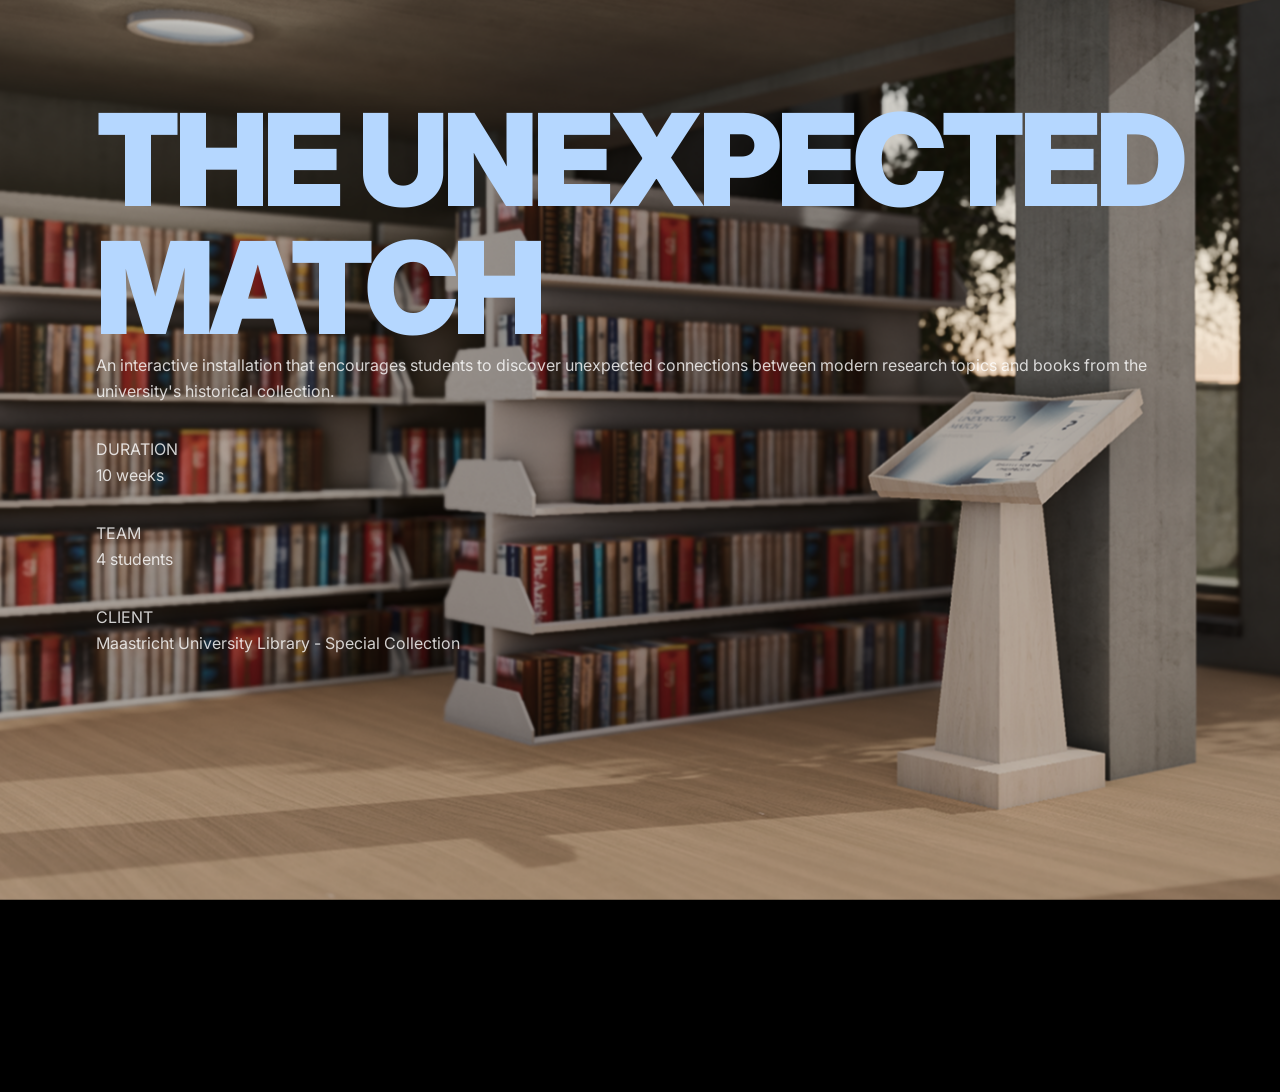
==== theUnexpectedMatch.html @ b114eabf "Add files via upload" ====
<!DOCTYPE html>
<html lang="en">

<head>
    <meta charset="UTF-8">
    <meta name="viewport" content="width=device-width, initial-scale=1.0">
    <link rel="stylesheet" href="css/reset.css">
    <link rel="stylesheet" href="css/style.css">
    <link rel="preconnect" href="https://fonts.googleapis.com">
    <link rel="preconnect" href="https://fonts.gstatic.com" crossorigin>
    <link
        href="https://fonts.googleapis.com/css2?family=Inter:ital,opsz,wght@0,14..32,100..900;1,14..32,100..900&display=swap"
        rel="stylesheet">
    <title>The Unexpected Match</title>
</head>

<body>
    <main>
        <div class="projectHero">
            <h1>THE UNEXPECTED MATCH</h1>
            <p>An interactive installation that encourages students to discover unexpected connections between modern
                research topics and books from the university's historical collection.</p>
            <img src="assets/img/mockUpTUM.png" alt="the unexpected match" class="projectHeroImg">
            <div class="projectHeroInfo">
                <p>DURATION<br>10 weeks</p>
                <p>TEAM<br>4 students</p>
                <p>CLIENT<br>Maastricht University Library - Special Collection</p>
            </div>
        </div>
    </main>

</body>

</html>
---- css/style.css ----
/* Custom styles */

/* Colors */
:root {
    --color-primarytext: #ffffff;
    --color-secondarytext: #B5D7FF;
    --color-accenttext: #BD0828;
    --color-background: #000000;
}

/* Typography */

h3,
h4,
h5,
h6,
p {
    opacity: 0.8;
}

h1 {
    font-family: 'Inter';
    font-size: 128px;
    font-style: normal;
    font-weight: 900;
    line-height: 128px;
    letter-spacing: -5px;

    color: var(--color-secondarytext);
}

h2 {
    font-family: Georgia;
    font-size: 112px;
    font-style: italic;
    font-weight: 400;
    line-height: 72px;

    color: var(--color-secondarytext);
}

h3 {
    font-family: 'Inter';
    font-size: 112px;
    font-style: normal;
    font-weight: 900;
    line-height: 128px;
    letter-spacing: -5px;

    color: var(--color-primarytext);
}

h4 {
    font-family: 'Inter';
    font-size: 96px;
    font-style: normal;
    font-weight: 900;
    line-height: 128px;
    letter-spacing: -5px;

    color: var(--color-primarytext);
}

h5 {
    font-family: 'Inter';
    font-size: 72px;
    font-style: normal;
    font-weight: 900;
    line-height: 72px;
    letter-spacing: -5px;

    color: var(--color-primarytext);
}

h6 {
    font-family: 'Inter';
    font-size: 12px;
    font-style: normal;
    font-weight: 400;
    line-height: 16px;
    letter-spacing: 3.6px;

    color: var(--color-primarytext);
}

p {
    font-family: 'Inter';
    font-size: 16px;
    font-style: normal;
    font-weight: 400;
    line-height: 26px;

    color: var(--color-primarytext);

    margin-bottom: 32px;
}

a {
    font-family: 'Inter';
    font-size: 40px;
    font-style: normal;
    font-weight: 900;
    line-height: 38px;
    letter-spacing: -2px;

    color: var(--color-accenttext);
}

ul {
    font-family: 'Inter';
    font-size: 18px;
    font-style: normal;
    font-weight: 900;
    line-height: 26px;
    opacity: 0.6;

    color: var(--color-accenttext);

    display: flex;
    flex-wrap: wrap;
    margin-bottom: 32px;
}

li:not(:last-child)::after {
    content: " /";
    margin-right: 8px;
}

/* Overall */

body {
    background: var(--color-background);
}

@media (hover: hover) and (pointer: fine) {
    body {
        cursor: none;
    }

    body * {
        cursor: none !important;
    }
}

.custom-cursor {
    position: fixed;
    top: 0;
    left: 0;
    width: 36px;
    height: 36px;
    pointer-events: none;
    z-index: 9999;
    opacity: 0;
    transform: translate(-50%, -50%) rotate(45deg);
    transform-origin: center;
    transition: opacity 120ms ease;
}

.custom-cursor.is-visible {
    opacity: 1;
}

main {
    display: flex;
    flex-direction: column;
    max-width: 1440px;
    padding-left: 96px;
    padding-right: 96px;
    margin: 0 auto;
}

.background1 {
    position: absolute;
    top: 0;
    left: 0;
    width: 100%;
    z-index: -10;
    opacity: 0;
    transition: opacity 900ms ease;
}

body.is-loaded .background1 {
    opacity: 1;
}

@media (prefers-reduced-motion: reduce) {
    .background1 {
        opacity: 1;
        transition: none;
    }
}

.radialGradientTop {
    position: relative;
    top: -200px;
    width: 100%;
}

.radialGradientBottom {
    position: relative;
    top: -405px;
    transform: scaleY(-1);
    width: 100%;
}

.fadeGradient {
    position: relative;
    top: -1105px;
    left: 0;
    width: 100%;
    height: 700px;
    background: linear-gradient(to bottom, rgba(0, 0, 0, 0) 0%, var(--color-background) 100%);
    z-index: 0;
}

/* Hero */

.hero {
    height: 100vh;
    padding-top: 96px;
    min-height: 700px;
}

.hero p {
    width: 418px;
    margin-top: 16px;
}

.hero h6 {
    margin-bottom: 32px;
}

.heroTitle h3 {
    color: var(--color-accenttext);
    position: relative;
    top: -32px;
    z-index: 5;
    opacity: 1;
    letter-spacing: -7px;
}

.heroTitle h2 {
    position: relative;
    left: -64px;
    z-index: 10;
}

/* Introduction */

.intro {
    height: 100vh;
    padding-top: 96px;
    padding-bottom: 96px;
    display: flex;
    flex-direction: row;
    min-height: 700px;
}

.intro .leftIntro {
    width: 50%;
    padding-right: 96px;
    box-sizing: border-box;
}

.intro .rightIntro {
    padding-left: 96px;
    width: 50%;
    box-sizing: border-box;
}

.imgIntroBox {
    width: fit-content;
    height: 700px;
    overflow: hidden;
}

.imgIntroContent {
    width: 100%;
    height: 100%;
    object-fit: cover;
    object-position: center;
    filter: grayscale(100%);
}

.intro h2 {
    position: relative;
    top: -40px;
    left: -252px;
    z-index: 10;
    width: fit-content;
    white-space: nowrap;
}

.intro .noMargin {
    margin: 0;
}

/* Projects */

.projects {
    height: 100vh;
    padding-top: 96px;
    padding-bottom: 96px;
    min-height: 700px;
}

.projectItems {
    display: flex;
    gap: 64px;
}

.projectItem {
    flex: 1;
    min-width: 0;
    position: relative;
}

.projectItem::before {
    content: "";
    position: absolute;
    top: 0;
    left: 0;
    width: 100%;
    aspect-ratio: 1/1;
    background: var(--color-secondarytext);
    opacity: 0;
    transform: translateX(0);
    transition: transform 0.3s ease, opacity 0.3s ease;
    pointer-events: none;
}

.projectImg {
    position: relative;
    z-index: 1;
    display: block;
    width: 100%;
    aspect-ratio: 1/1;
    object-fit: cover;
    object-position: center;
    margin-bottom: 16px;
    transition: transform 0.3s ease;
}

.projectItem:hover::before {
    opacity: 1;
    transform: translateX(-10px);
}

.projectItem:hover .projectImg {
    transform: skewX(-6deg) translateX(6px);
    cursor: crosshair;
}

/* archive */

.archive {
    padding-bottom: 96px;
}

.archiveRows {
    display: flex;
    gap: 96px;
}

.archiveRow {
    display: flex;
    flex-direction: column;
    gap: 16px;
}

.archiveItem {
    width: 100%;
}

.archive img {
    width: 100%;
    object-position: center;
}

/* projects */

.projectHero {
    position: relative;
    overflow: visible;
    height: 100vh;
    width: 100%;
    padding-top: 96px;
    padding-bottom: 96px;
    min-height: 700px;
}

.projectHero>* {
    position: relative;
    z-index: 1;
}

.projectHeroImg {
    position: absolute;
    top: 0;
    left: 50%;
    transform: translateX(-50%);
    width: 100vw;
    height: 100vh;
    z-index: 0;
    object-fit: cover;
    object-position: center;
}
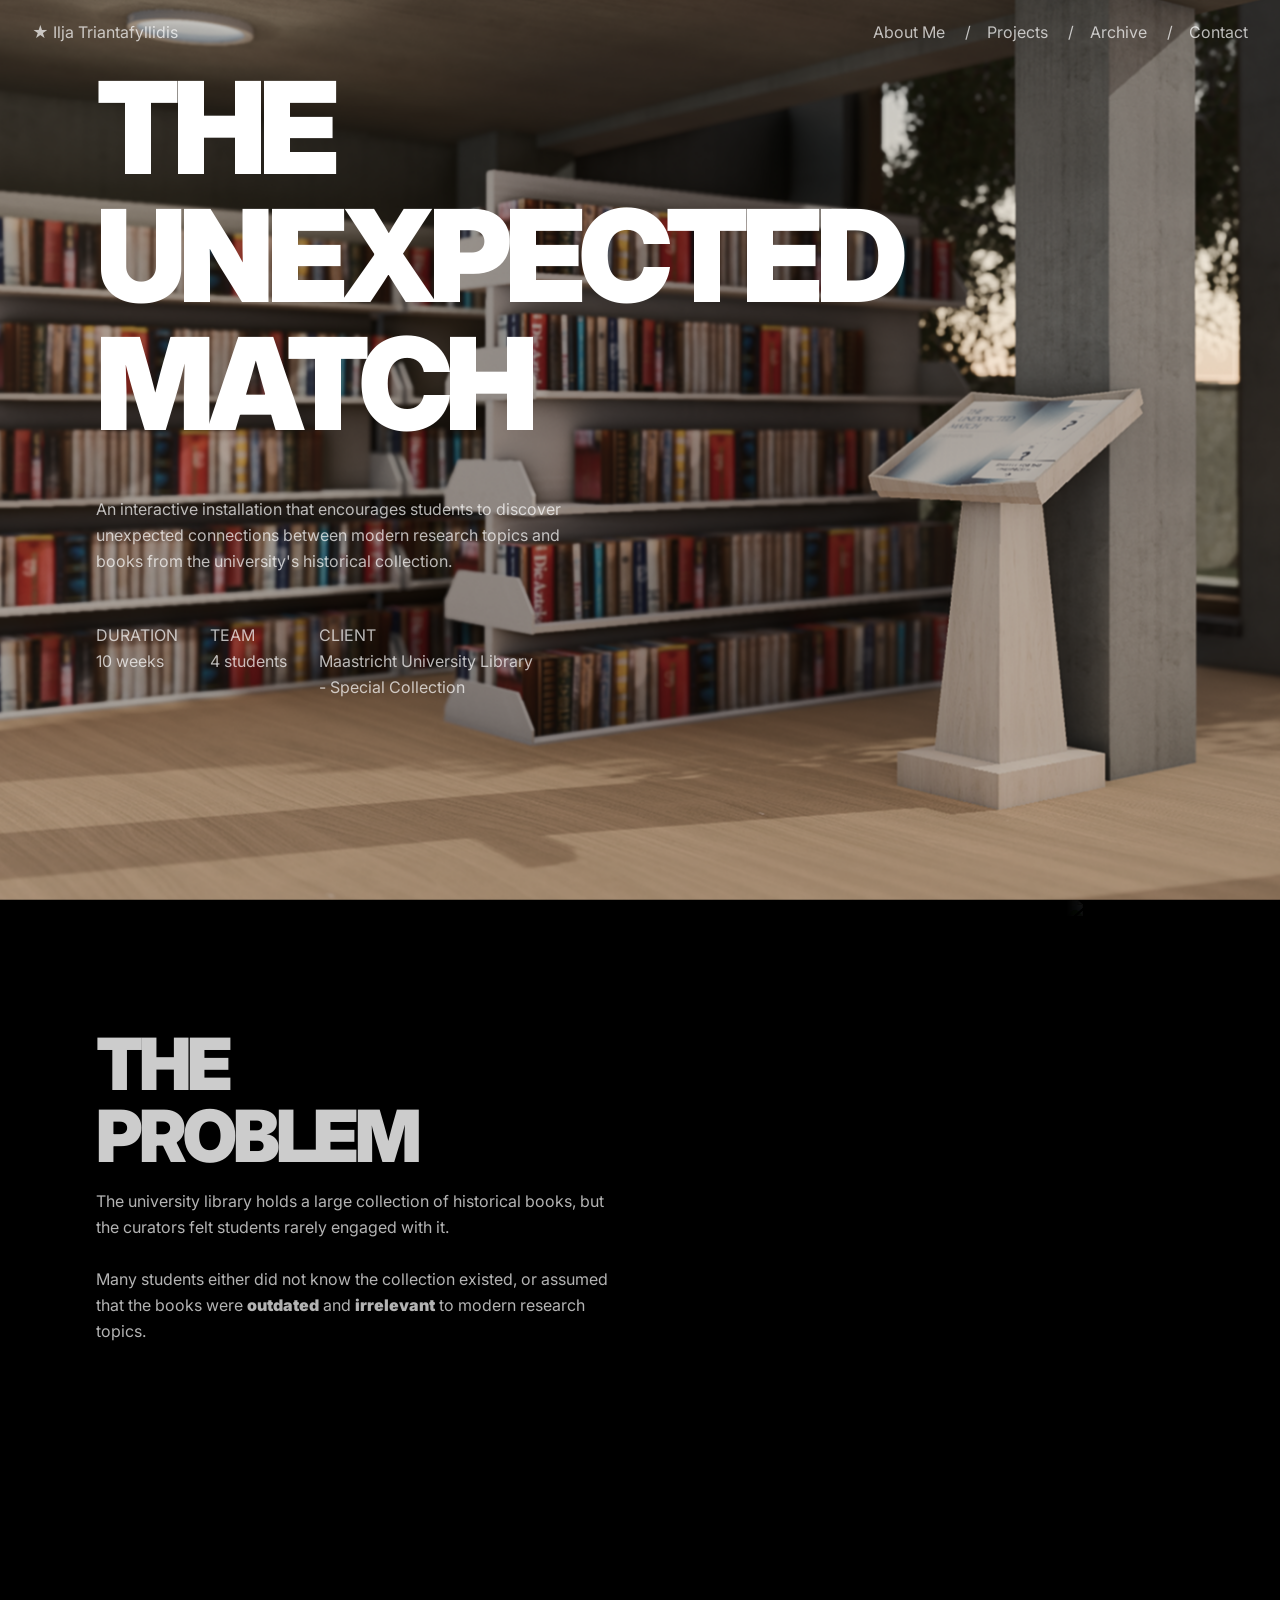
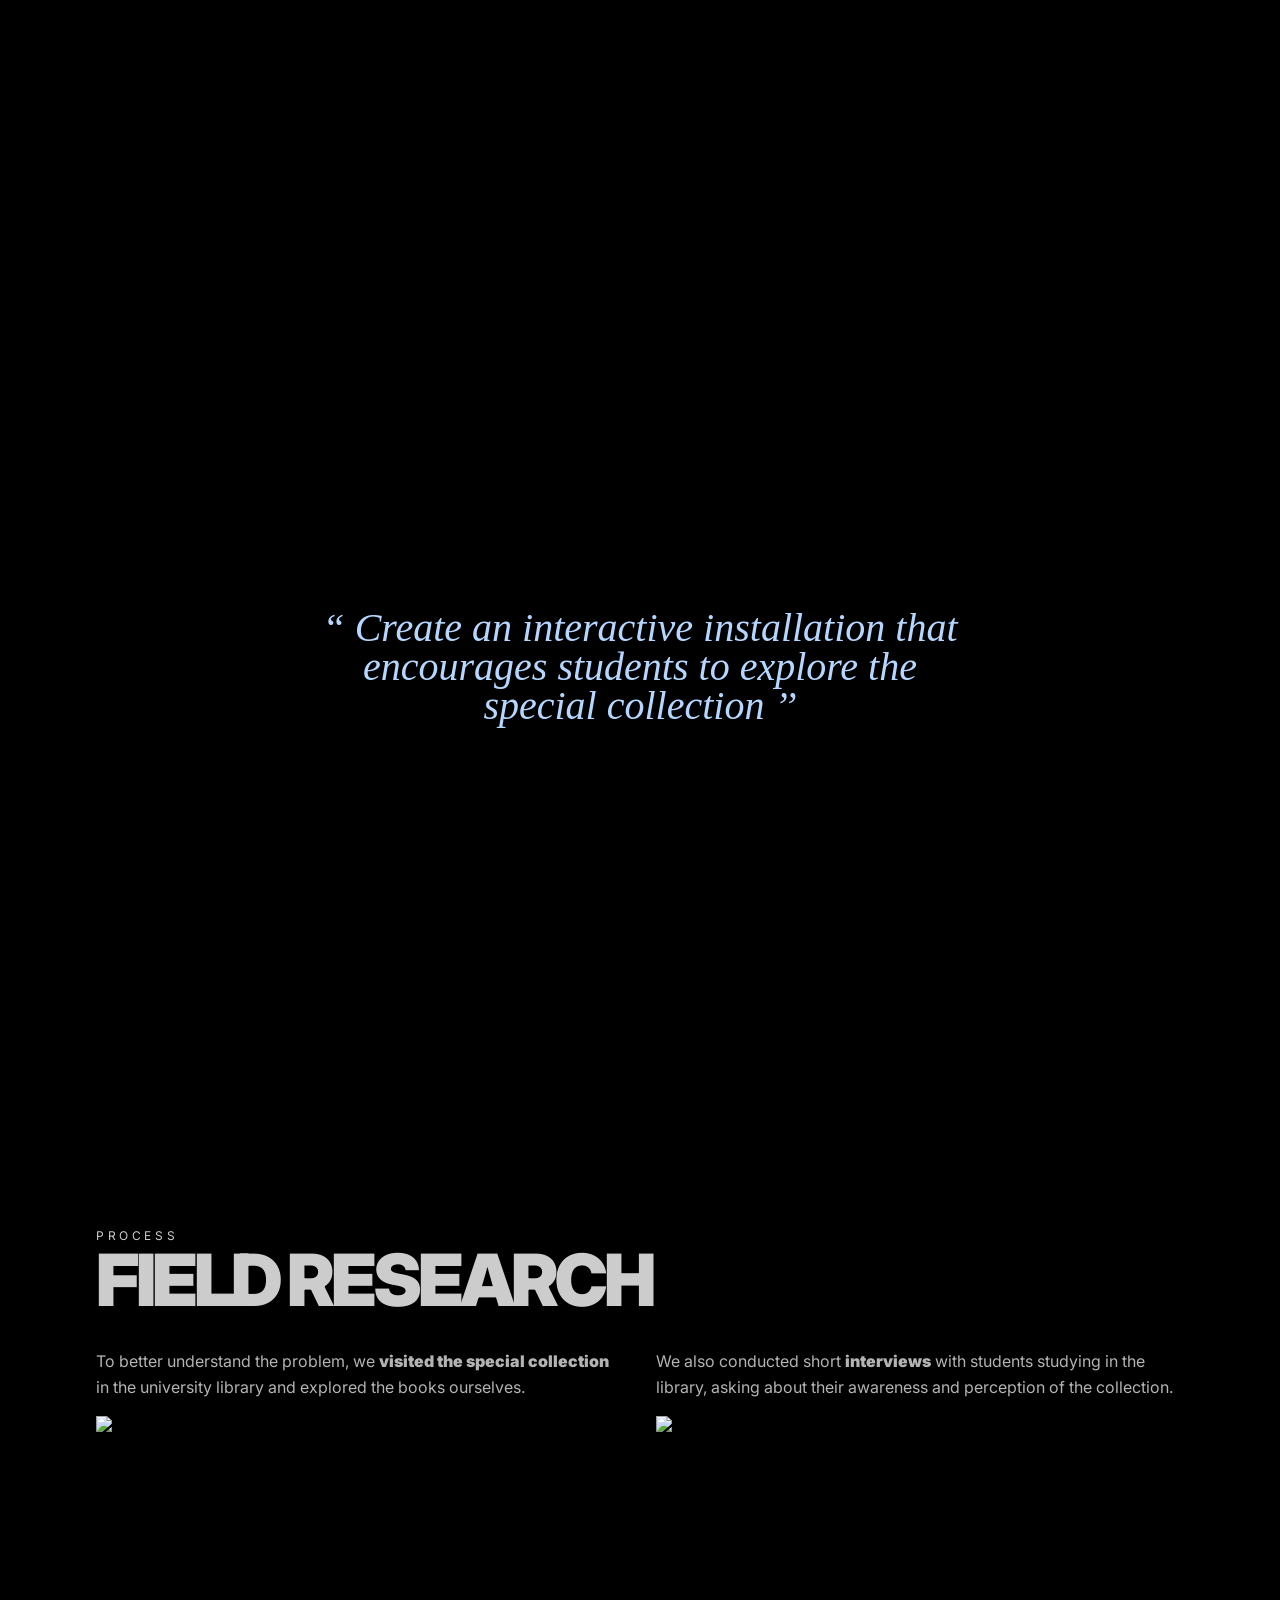
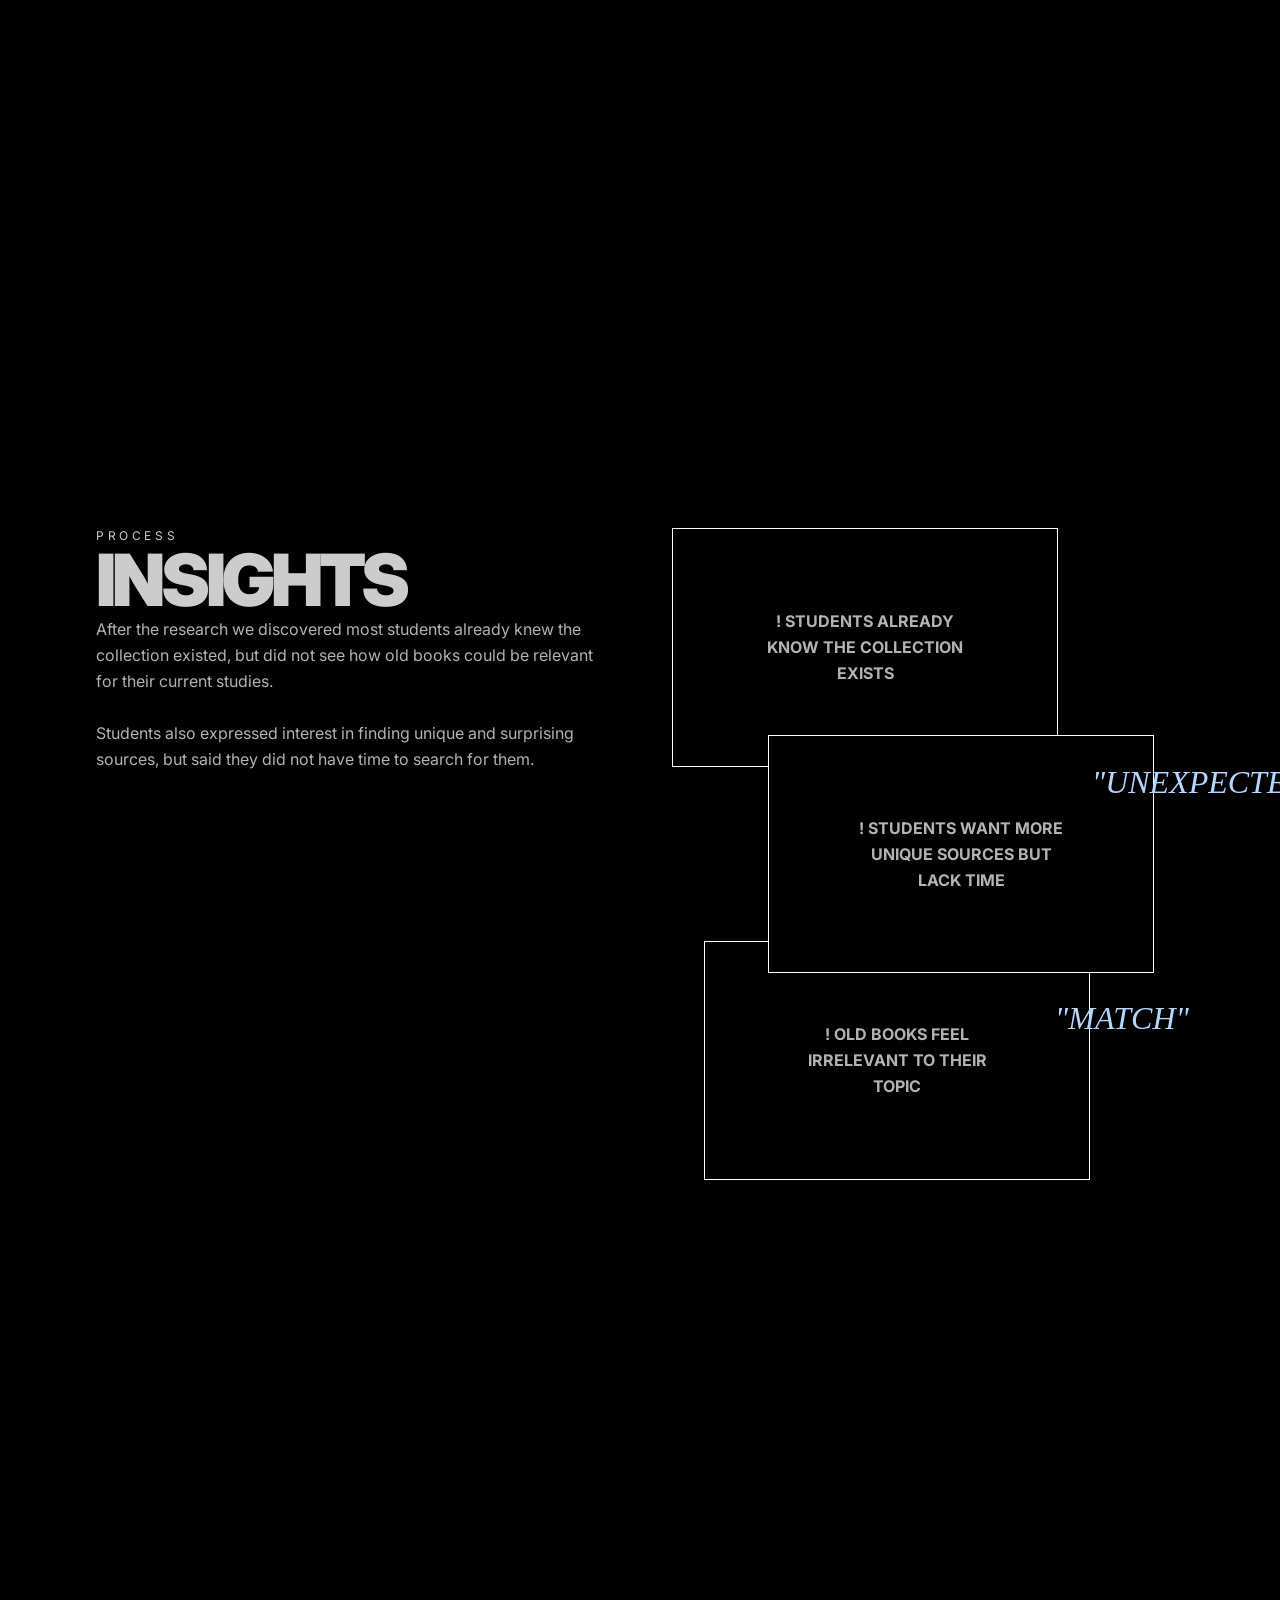
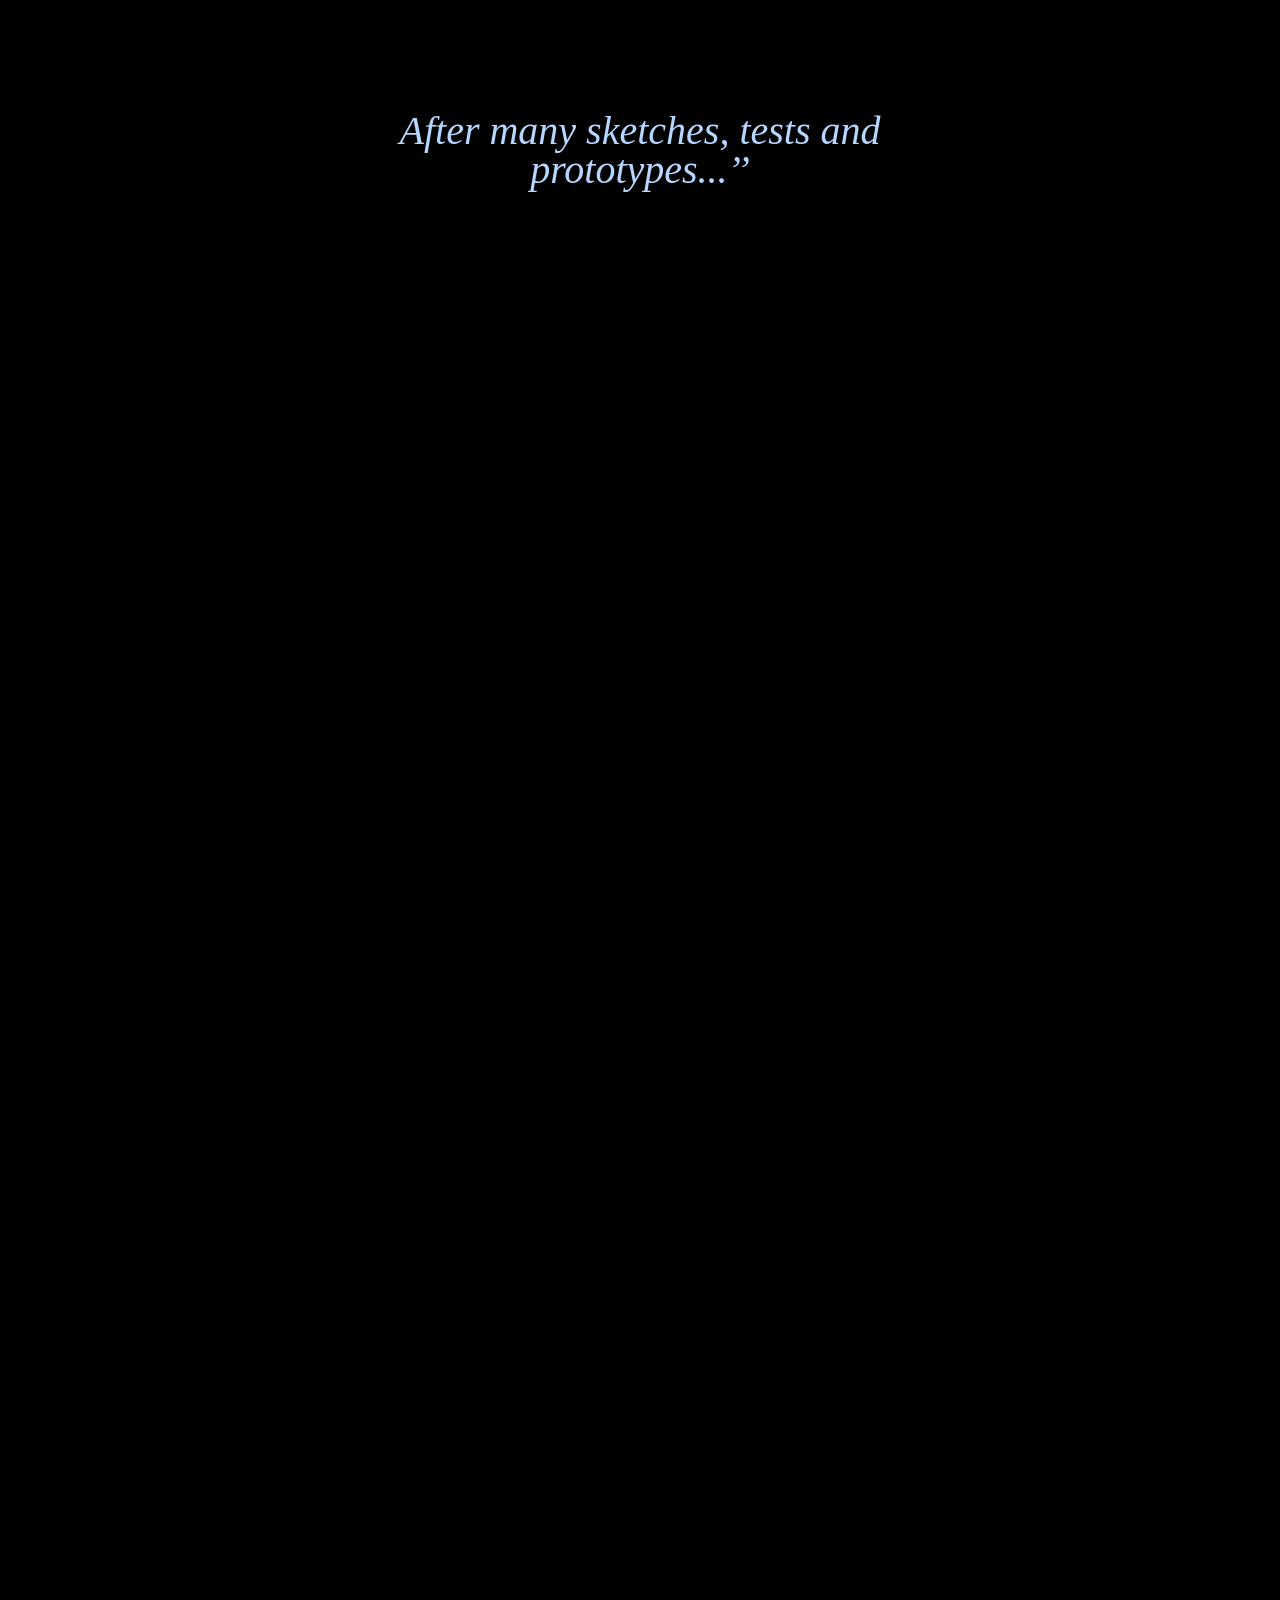
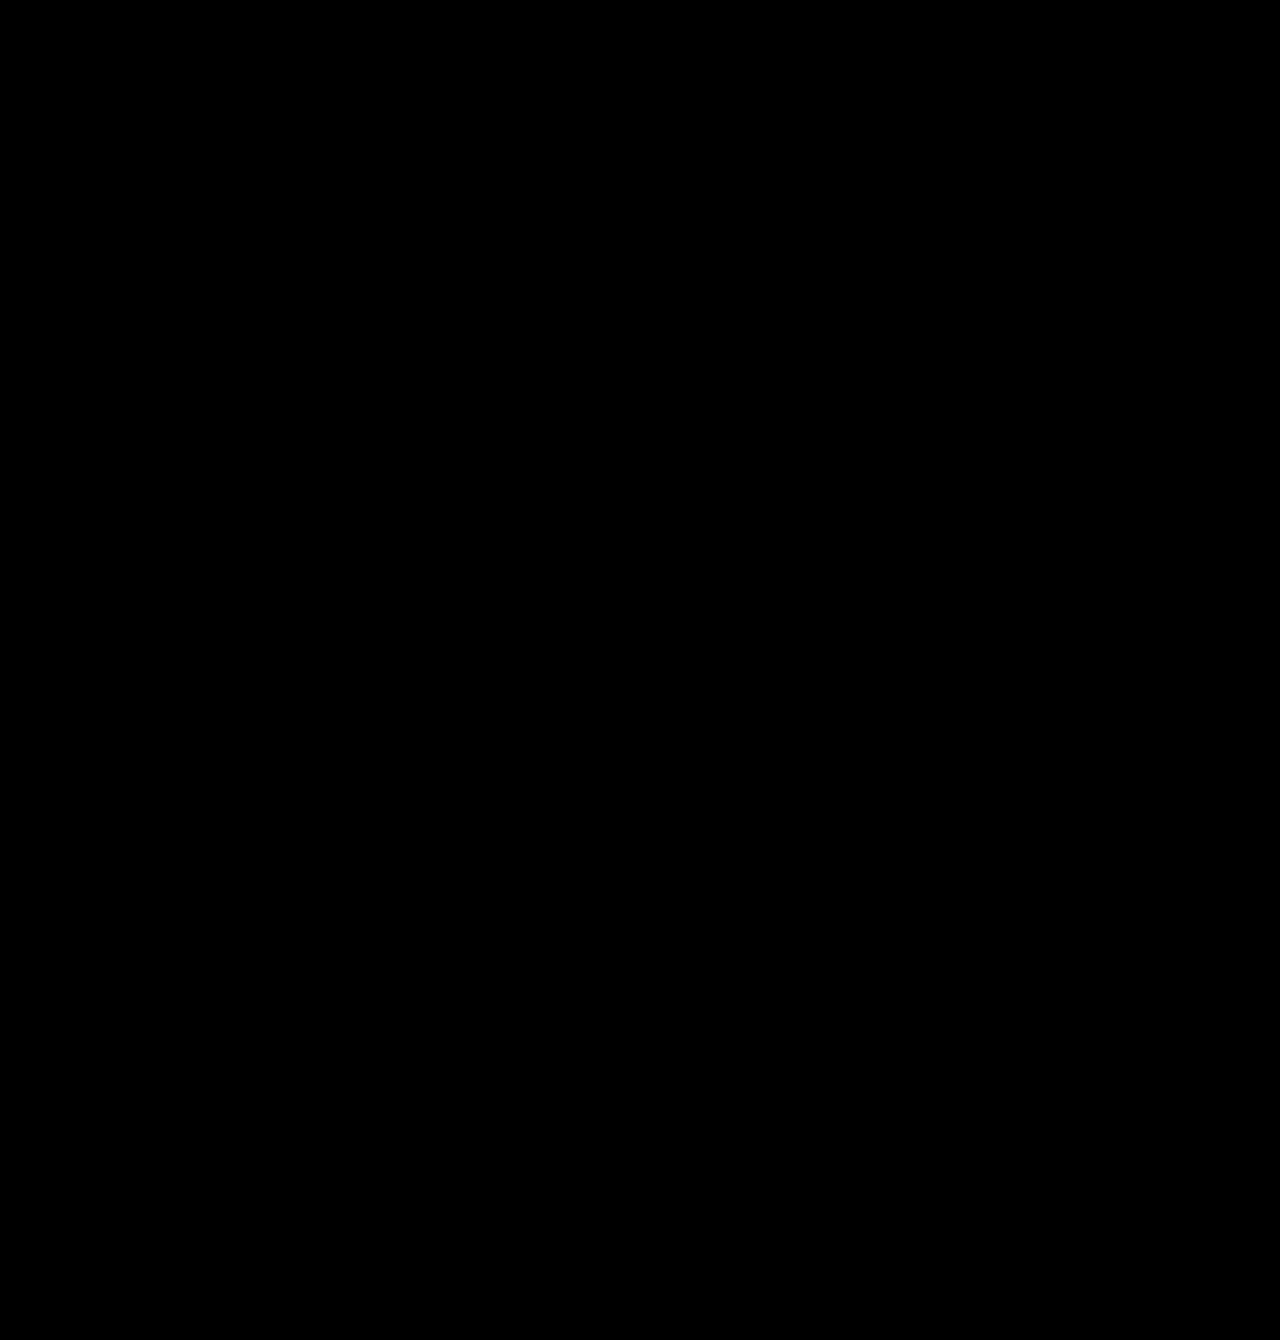
==== commit c4632baf: "Add files via upload" ====
--- a/theUnexpectedMatch.html
+++ b/theUnexpectedMatch.html
@@ -14,21 +14,130 @@
     <title>The Unexpected Match</title>
 </head>
 
+
 <body>
+    <nav>
+        <div class="navLeft">
+            <a href="index.html#top" class="homeLink">★ Ilja Triantafyllidis</a>
+        </div>
+        <div class="right">
+            <ul class="ulWhite">
+                <li><a href="index.html#about">About Me</a></li>
+                <li><a href="index.html#projects">Projects</a></li>
+                <li><a href="index.html#archive">Archive</a></li>
+                <li><a href="index.html#contact">Contact</a></li>
+            </ul>
+        </div>
+    </nav>
+
+    <div class="projectHeroImg">
+        <div class="imageGradient"></div>
+        <img src="assets/img/mockUpTUM.png" alt="the unexpected match" class="projectHeroImg">
+    </div>
+
+    <div class="projectProblemImg">
+        <img src="assets/img/problemTUM.png" alt="the unexpected match problem" class="projectProblemImgContent">
+        <div class="imageGradient"></div>
+    </div>
+
     <main>
         <div class="projectHero">
-            <h1>THE UNEXPECTED MATCH</h1>
+            <h1>THE <br>UNEXPECTED <br>MATCH</h1>
             <p>An interactive installation that encourages students to discover unexpected connections between modern
                 research topics and books from the university's historical collection.</p>
-            <img src="assets/img/mockUpTUM.png" alt="the unexpected match" class="projectHeroImg">
             <div class="projectHeroInfo">
                 <p>DURATION<br>10 weeks</p>
                 <p>TEAM<br>4 students</p>
-                <p>CLIENT<br>Maastricht University Library - Special Collection</p>
+                <p>CLIENT<br>Maastricht University Library <br>- Special Collection</p>
             </div>
         </div>
+
+        <div class="projectProblem">
+            <div class="projectProblemText">
+                <h5>THE <br>PROBLEM</h5>
+                <p>The university library holds a large collection of historical books, but the curators felt students
+                    rarely engaged with it.
+                    <br><br>
+                    Many students either did not know the collection existed, or assumed that the books were
+                    <span>outdated</span>
+                    and <span>irrelevant</span> to modern research topics.
+                </p>
+            </div>
+        </div>
+
+        <div class="projectQuote">
+            <h2>“ Create an interactive installation that encourages students to explore the special collection ’’
+            </h2>
+        </div>
+
+        <div class="projectFieldResearch">
+            <h6>PROCESS</h6>
+            <h5>FIELD RESEARCH</h5>
+            <div class="content">
+                <div class="left">
+                    <p>To better understand the problem, we <span>visited the special
+                            collection</span> in the university library and explored the books
+                        ourselves.
+                    </p>
+                    <img src="assets/img/fieldResearchTUM.jpg" alt="field research" class="fieldResearchImg">
+                </div>
+                <div class="right">
+                    <p>We also conducted short <span>interviews</span> with students studying in the library, asking
+                        about their
+                        awareness and perception of the collection.</p>
+                    <img src="assets/img/fieldResearch2TUM.jpg" alt="interviews" class="fieldResearchImg">
+                </div>
+            </div>
+        </div>
+
+        <div class="projectInsights">
+            <div class="left">
+                <h6>PROCESS</h6>
+                <h5>INSIGHTS</h5>
+                <p>After the research we discovered most students already knew the collection existed, but did not see
+                    how old books could be relevant for their current studies.
+                    <br><br>
+                    Students also expressed interest in finding unique and surprising sources, but said they did not
+                    have time to search for them.
+                </p>
+            </div>
+            <div class="right">
+                <div class="insightCard insightCard1">
+                    <p>! STUDENTS ALREADY KNOW THE COLLECTION EXISTS</p>
+                </div>
+                <div class="insightCard insightCard2">
+                    <p>! STUDENTS WANT MORE UNIQUE SOURCES BUT LACK TIME</p>
+                    <h2>"UNEXPECTED"</h2>
+                </div>
+                <div class="insightCard insightCard3">
+                    <p>! OLD BOOKS FEEL IRRELEVANT TO THEIR TOPIC</p>
+                    <h2>"MATCH"</h2>
+                </div>
+            </div>
+        </div>
+
+        <div class="projectSketches">
+            <div class="projectSketchesScene">
+                <h2>After many sketches, tests and prototypes...’’</h2>
+
+                <div class="sketchImages" aria-hidden="true">
+                    <img src="assets/img/sketch1TUM.png" alt="" class="sketchImage">
+                    <img src="assets/img/sketch2TUM.png" alt="" class="sketchImage">
+                    <img src="assets/img/sketch3TUM.png" alt="" class="sketchImage">
+                    <img src="assets/img/sketch4TUM.png" alt="" class="sketchImage">
+                    <img src="assets/img/sketch5TUM.png" alt="" class="sketchImage">
+                    <img src="assets/img/sketch6TUM.png" alt="" class="sketchImage">
+                    <img src="assets/img/sketch7TUM.png" alt="" class="sketchImage">
+                    <img src="assets/img/sketch8TUM.png" alt="" class="sketchImage">
+                </div>
+            </div>
+        </div>
+
+        
+
     </main>
 
+    <script src="js/script.js"></script>
 </body>
 
 </html>
--- a/css/style.css
+++ b/css/style.css
@@ -67,7 +67,7 @@
     font-style: normal;
     font-weight: 900;
     line-height: 72px;
-    letter-spacing: -5px;
+    letter-spacing: -4px;
 
     color: var(--color-primarytext);
 }
@@ -89,13 +89,18 @@
     font-style: normal;
     font-weight: 400;
     line-height: 26px;
+    opacity: 0.7;
 
     color: var(--color-primarytext);
 
     margin-bottom: 32px;
 }
 
-a {
+span {
+    font-weight: 900;
+}
+
+.contactLinks a {
     font-family: 'Inter';
     font-size: 40px;
     font-style: normal;
@@ -112,24 +117,40 @@
     font-style: normal;
     font-weight: 900;
     line-height: 26px;
-    opacity: 0.6;
-
-    color: var(--color-accenttext);
+    opacity: 0.7;
+
+    color: var(--color-primarytext);
 
     display: flex;
     flex-wrap: wrap;
     margin-bottom: 32px;
 }
 
+.ulWhite {
+
+    font-weight: 400;
+    font-size: 16px;
+}
+
+.ulWhite li:not(:last-child)::after {
+    margin-left: 16px;
+    margin-right: 16px;
+}
+
 li:not(:last-child)::after {
     content: " /";
-    margin-right: 8px;
+    margin-right: 5px;
 }
 
 /* Overall */
 
 body {
+    position: relative;
     background: var(--color-background);
+}
+
+html {
+    scroll-behavior: smooth;
 }
 
 @media (hover: hover) and (pointer: fine) {
@@ -169,9 +190,92 @@
     margin: 0 auto;
 }
 
+
+/* nav */
+
+nav {
+    position: fixed;
+    top: 0;
+    left: 0;
+    width: 100%;
+    height: 64px;
+    display: flex;
+    align-items: center;
+    justify-content: space-between;
+    padding-left: 32px;
+    padding-right: 32px;
+    box-sizing: border-box;
+    z-index: 30;
+    background-color: transparent;
+    transition: background-color 300ms ease;
+}
+
+nav.scrolled {
+    background-color: var(--color-background);
+}
+
+nav p,
+nav ul {
+    margin: 0;
+}
+
+nav .homeLink {
+    font-family: 'Inter';
+    font-size: 16px;
+    font-style: normal;
+    font-weight: 400;
+    line-height: 26px;
+    opacity: 0.7;
+    color: var(--color-primarytext);
+    text-decoration: none;
+    letter-spacing: 0;
+    display: inline-block;
+    transform-origin: left center;
+    transform: skewX(0deg);
+    transition: transform 240ms cubic-bezier(0.22, 1, 0.36, 1), opacity 200ms ease;
+}
+
+nav .homeLink:hover {
+    transform: skewX(-20deg);
+    opacity: 1;
+}
+
+nav .ulWhite a {
+    font: inherit;
+    font-style: normal;
+    line-height: inherit;
+    letter-spacing: 0;
+    color: inherit;
+    text-decoration: none;
+    font-weight: 400;
+    display: inline-block;
+    transform-origin: left center;
+    transform: skewX(0deg);
+    transition: transform 240ms cubic-bezier(0.22, 1, 0.36, 1), font-weight 150ms ease, opacity 200ms ease;
+}
+
+nav .ulWhite a:hover {
+    transform: skewX(-20deg);
+    opacity: 1;
+}
+
+nav .ulWhite a.active {
+    font-weight: 900;
+}
+
+#top,
+#projects,
+#about,
+#archive,
+#contact {
+    scroll-margin-top: 32px;
+}
+
+/* red background */
+
 .background1 {
     position: absolute;
-    top: 0;
+    top: -50px;
     left: 0;
     width: 100%;
     z-index: -10;
@@ -188,6 +292,11 @@
         opacity: 1;
         transition: none;
     }
+
+    .background2 {
+        opacity: 1;
+        transition: none;
+    }
 }
 
 .radialGradientTop {
@@ -213,11 +322,36 @@
     z-index: 0;
 }
 
+.radialGradientContact {
+    position: absolute;
+    bottom: 0;
+    left: 50%;
+    transform: translateX(-50%);
+    width: 100vw;
+    display: block;
+}
+
+.background2 {
+    position: absolute;
+    left: 0;
+    bottom: 0;
+    width: 100%;
+    z-index: -10;
+    opacity: 0;
+    transition: opacity 900ms ease;
+    pointer-events: none;
+}
+
+body.is-loaded .background2 {
+    opacity: 1;
+}
+
 /* Hero */
 
 .hero {
-    height: 100vh;
-    padding-top: 96px;
+    box-sizing: border-box;
+    height: 100vh;
+    padding-top: 128px;
     min-height: 700px;
 }
 
@@ -248,6 +382,7 @@
 /* Introduction */
 
 .intro {
+    box-sizing: border-box;
     height: 100vh;
     padding-top: 96px;
     padding-bottom: 96px;
@@ -298,6 +433,7 @@
 /* Projects */
 
 .projects {
+    box-sizing: border-box;
     height: 100vh;
     padding-top: 96px;
     padding-bottom: 96px;
@@ -354,7 +490,9 @@
 /* archive */
 
 .archive {
+    box-sizing: border-box;
     padding-bottom: 96px;
+    padding-top: 96px;
 }
 
 .archiveRows {
@@ -370,20 +508,134 @@
 
 .archiveItem {
     width: 100%;
+    position: relative;
+}
+
+.archiveItem::before {
+    content: "";
+    position: absolute;
+    top: 0;
+    left: 0;
+    width: 100%;
+    height: 100%;
+    background: var(--color-secondarytext);
+    opacity: 0;
+    transform: translateX(0);
+    transition: transform 0.3s ease, opacity 0.3s ease;
+    pointer-events: none;
 }
 
 .archive img {
+    position: relative;
+    z-index: 1;
+    display: block;
     width: 100%;
     object-position: center;
+    transition: transform 0.3s ease;
+}
+
+.archiveItem:hover::before {
+    opacity: 1;
+    transform: translateX(-10px);
+}
+
+.archiveItem:hover img {
+    transform: skewX(-6deg) translateX(6px);
+    cursor: crosshair;
+}
+
+.archiveModal {
+    position: fixed;
+    inset: 0;
+    z-index: 200;
+    display: flex;
+    align-items: center;
+    justify-content: center;
+    padding: 32px;
+    background: rgba(0, 0, 0, 0.82);
+    opacity: 0;
+    pointer-events: none;
+    transition: opacity 0.2s ease;
+}
+
+.archiveModal.is-open {
+    opacity: 1;
+    pointer-events: auto;
+}
+
+.archiveModalImage {
+    max-width: min(1100px, calc(100vw - 64px));
+    max-height: calc(100vh - 64px);
+    width: auto;
+    height: auto;
+    object-fit: contain;
+    box-shadow: 0 14px 48px rgba(0, 0, 0, 0.45);
+}
+
+.archiveModalClose {
+    position: absolute;
+    top: 18px;
+    right: 24px;
+    border: 0;
+    background: transparent;
+    color: var(--color-primarytext);
+    font-family: 'Inter';
+    font-size: 40px;
+    font-weight: 400;
+    line-height: 1;
+    opacity: 0.8;
+    cursor: pointer;
+}
+
+.archiveModalClose:hover {
+    opacity: 1;
+}
+
+body.modal-open {
+    overflow: hidden;
+}
+
+/* contact */
+
+.contact {
+    box-sizing: border-box;
+    height: 100vh;
+    padding-top: 160px;
+    padding-left: 224px;
+    min-height: 700px;
+}
+
+.contact h2 {
+    position: relative;
+    top: -35px;
+    left: -60px;
+    z-index: 10;
+    width: fit-content;
+    white-space: nowrap;
+}
+
+.contact p {
+    width: 512px;
+    margin-top: 16px;
+}
+
+.contactLinks {
+    display: flex;
+    gap: 4px;
+    margin-top: 64px;
+    flex-direction: column;
+}
+
+.contact ul {
+    margin-top: 64px;
 }
 
 /* projects */
 
 .projectHero {
-    position: relative;
-    overflow: visible;
-    height: 100vh;
-    width: 100%;
+    box-sizing: border-box;
+    position: relative;
+    height: 100vh;
     padding-top: 96px;
     padding-bottom: 96px;
     min-height: 700px;
@@ -395,13 +647,304 @@
 }
 
 .projectHeroImg {
+    position: absolute;
+    top: 0;
+    left: 50%;
+    transform: translateX(-50%);
+    height: 100vh;
+    width: 100vw;
+    z-index: 0;
+    object-fit: cover;
+    object-position: center;
+    min-height: 700px;
+}
+
+.projectHero h1 {
+    color: var(--color-primarytext);
+    position: relative;
+    top: -32px;
+    z-index: 5;
+    opacity: 1;
+    letter-spacing: -7px;
+}
+
+.projectHero p {
+    width: 512px;
+    margin-top: 16px;
+    z-index: 5;
+}
+
+.projectHeroInfo p {
+    width: auto;
+}
+
+.projectHeroInfo {
+    display: flex;
+    gap: 32px;
+    margin-top: 32px;
+    z-index: 5;
+}
+
+.projectHero .imageGradient {
     position: absolute;
     top: 0;
     left: 50%;
     transform: translateX(-50%);
     width: 100vw;
     height: 100vh;
-    z-index: 0;
+    background: linear-gradient(to left, rgba(0, 0, 0, 0) 0%, var(--color-background) 100%);
+    z-index: 1;
+    min-height: 700px;
+}
+
+/* project problem */
+
+.projectProblem {
+    box-sizing: border-box;
+    height: 100vh;
+    padding-top: 128px;
+    padding-bottom: 96px;
+    min-height: 700px;
+}
+
+.projectProblemText {
+    width: 512px;
+}
+
+.projectProblemText p {
+    margin-top: 16px;
+}
+
+.projectProblemImg {
+    margin-top: 100vh;
+    position: absolute;
+    right: 0;
+}
+
+.projectProblemImg img {
+    height: 100vh;
+}
+
+.projectProblemImg .imageGradient {
+    position: absolute;
+    top: 0;
+    left: 0;
+    width: 100%;
+    height: 100%;
+    background: linear-gradient(to left, rgba(0, 0, 0, 0) 0%, var(--color-background) 100%);
+    z-index: 2;
+}
+
+/* project quote */
+
+.projectQuote {
+    box-sizing: border-box;
+    height: 100vh;
+    padding-top: 128px;
+    padding-bottom: 96px;
+    min-height: 700px;
+    display: flex;
+    justify-content: center;
+    align-items: center;
+}
+
+.projectQuote h2 {
+    width: 640px;
+    font-size: 24px;
+    text-align: center;
+    font-size: 40px;
+    line-height: 39px;
+}
+
+/* project field research */
+
+.projectFieldResearch {
+    box-sizing: border-box;
+    height: 100vh;
+    padding-top: 128px;
+    padding-bottom: 96px;
+    min-height: 700px;
+}
+
+.projectFieldResearch .content {
+    display: flex;
+    gap: 32px;
+    margin-top: 32px;
+}
+
+.projectFieldResearch p {
+    margin-bottom: 16px;
+}
+
+.projectFieldResearch .content .left,
+.projectFieldResearch .content .right {
+    width: 100%;
+}
+
+.projectFieldResearch .content img {
+    width: 100%;
+    aspect-ratio: 16/10;
     object-fit: cover;
     object-position: center;
-}+}
+
+/* project insights */
+
+.projectInsights {
+    box-sizing: border-box;
+    height: 100vh;
+    padding-top: 128px;
+    padding-bottom: 96px;
+    min-height: 700px;
+    display: flex;
+    gap: 64px;
+}
+
+.projectInsights .left {
+    width: 512px;
+}
+
+.projectInsights .insightCard {
+    width: 384px;
+    height: 35%;
+    border: 1px solid var(--color-primarytext);
+    background-color: var(--color-background);
+    display: flex;
+    justify-content: center;
+    align-items: center;
+    align-content: center;
+    text-align: center;
+    position: relative;
+}
+
+.insightCard p {
+    width: 224px;
+    margin: 0;
+    font-weight: 700;
+}
+
+.projectInsights .insightCard h2 {
+    position: absolute;
+    margin: 0;
+    font-size: 32px;
+}
+
+.projectInsights .insightCard2 h2 {
+    top: 10px;
+    right: -170px;
+}
+
+.projectInsights .insightCard3 h2 {
+    top: 40px;
+    right: -100px;
+}
+
+.insightCard1 {
+    z-index: 3;
+}
+
+.insightCard2 {
+    margin-left: 96px;
+    margin-top: -32px;
+    z-index: 4;
+}
+
+.insightCard3 {
+    margin-left: 32px;
+    margin-top: -32px;
+    z-index: 3;
+}
+
+/* project sketches */
+
+.projectSketches {
+    box-sizing: border-box;
+    height: 360vh;
+}
+
+.projectSketchesScene {
+    position: sticky;
+    top: 0;
+    height: 100vh;
+    display: flex;
+    justify-content: center;
+    align-items: center;
+    overflow: hidden;
+}
+
+.projectSketches h2 {
+    width: 640px;
+    text-align: center;
+    font-size: 40px;
+    line-height: 39px;
+    z-index: 2;
+    pointer-events: none;
+}
+
+.sketchImages {
+    position: absolute;
+    inset: 0;
+    z-index: 1;
+    pointer-events: none;
+}
+
+.sketchImage {
+    position: absolute;
+    transform: translateY(120vh);
+    will-change: transform;
+}
+
+.sketchImage:nth-child(1) {
+    left: 6%;
+    top: 10%;
+}
+
+.sketchImage:nth-child(2) {
+    left: 28%;
+    top: 32%;
+}
+
+.sketchImage:nth-child(3) {
+    left: 69%;
+    top: 8%;
+}
+
+.sketchImage:nth-child(4) {
+    left: 3%;
+    top: 42%;
+}
+
+.sketchImage:nth-child(5) {
+    left: 73%;
+    top: 38%;
+}
+
+.sketchImage:nth-child(6) {
+    left: 18%;
+    top: 67%;
+}
+
+.sketchImage:nth-child(7) {
+    left: 53%;
+    top: 70%;
+}
+
+.sketchImage:nth-child(8) {
+    left: 10%;
+    top: 80%;
+}
+
+@media (max-width: 900px) {
+    .projectSketches {
+        height: 320vh;
+    }
+
+    .projectSketches h2 {
+        width: min(88vw, 640px);
+        font-size: 30px;
+        line-height: 1.2;
+    }
+
+
+}
+
